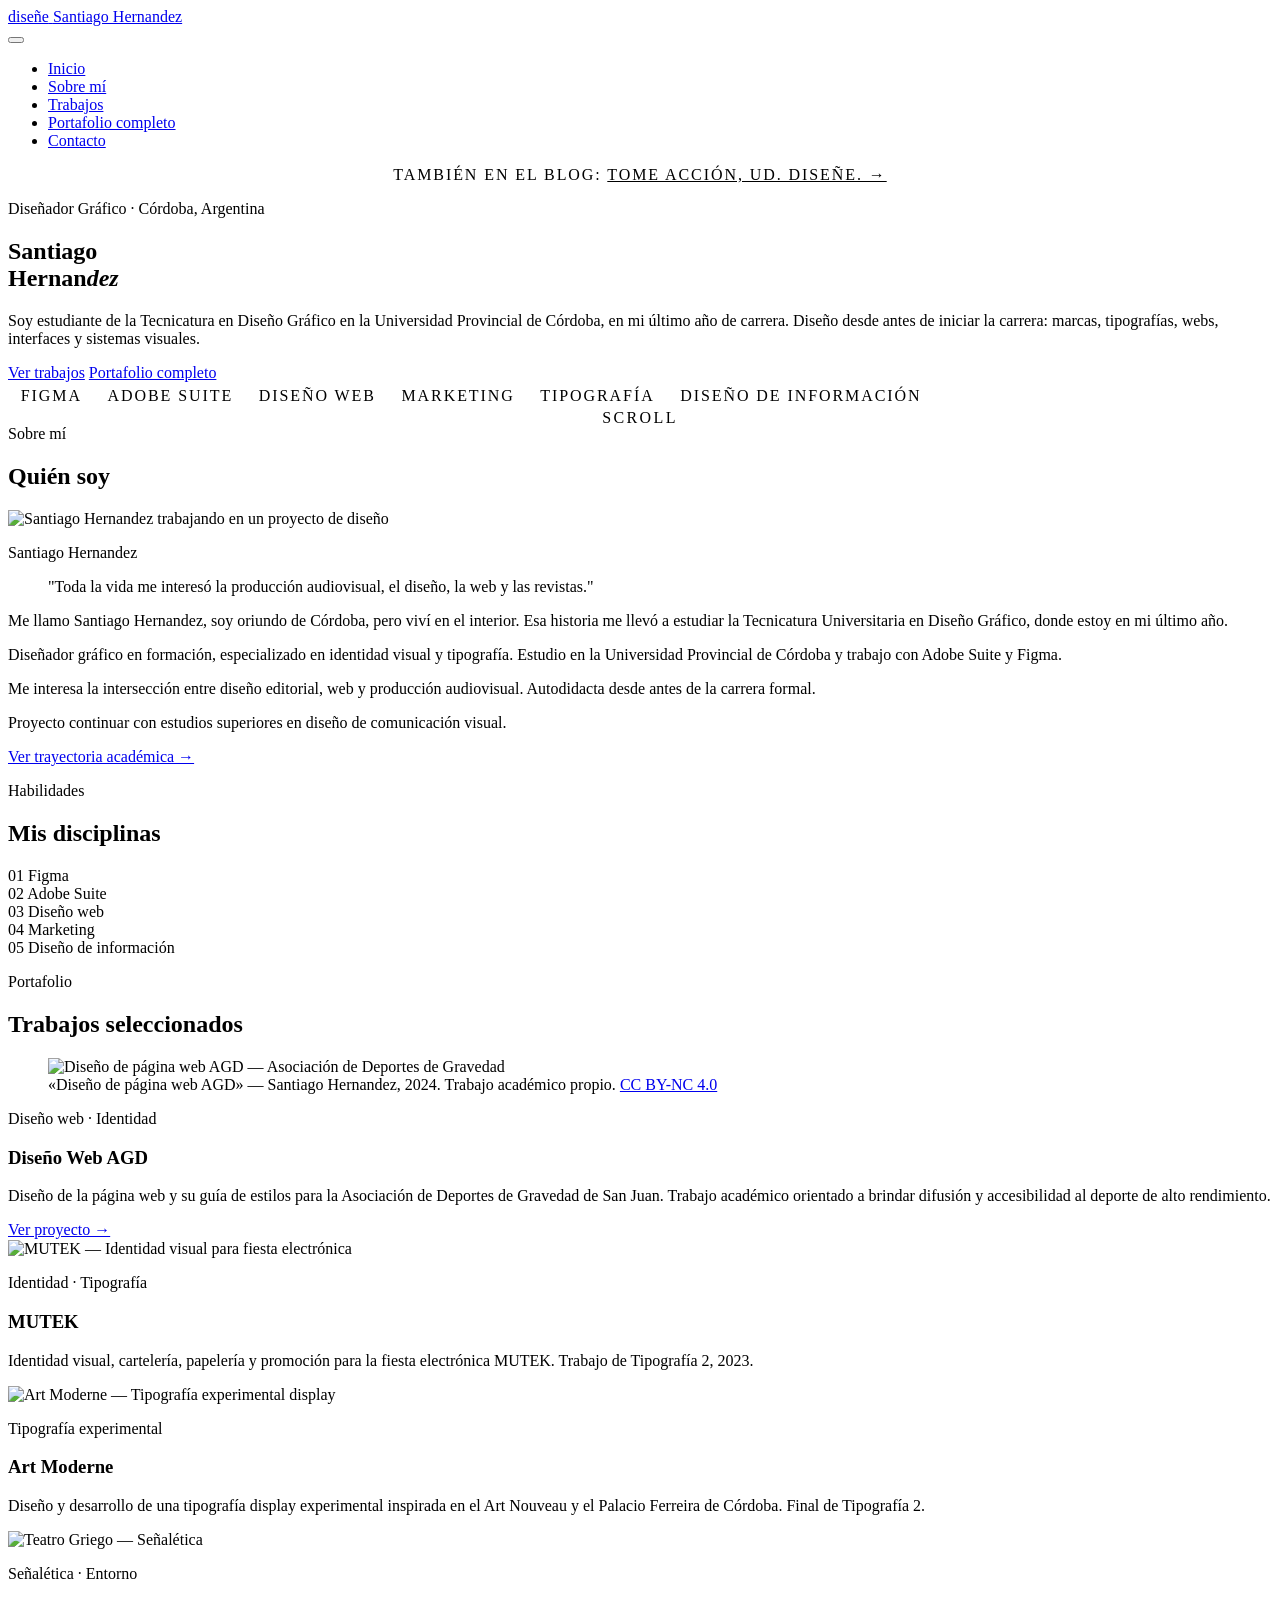
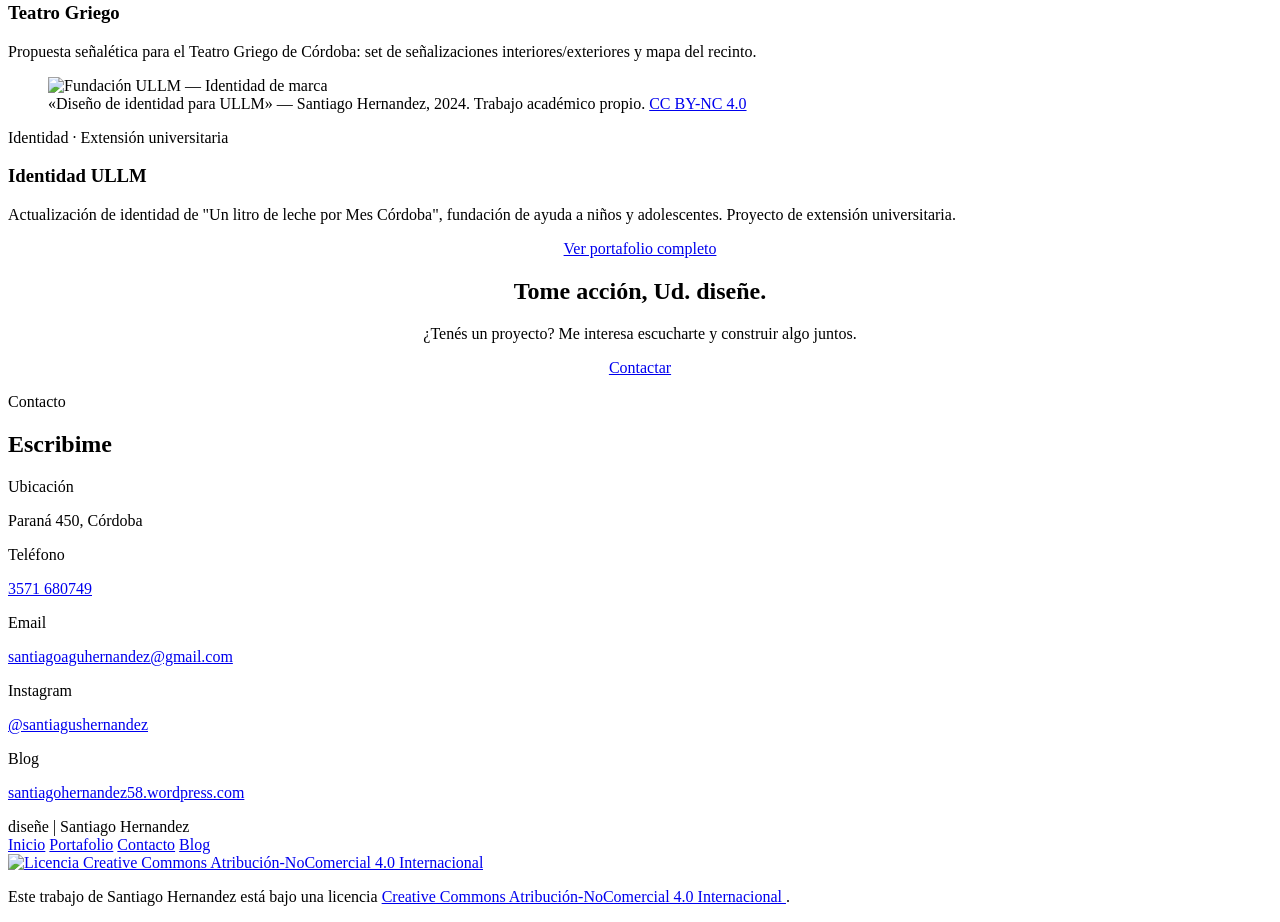
==== index.html @ 8f645d6a "Add initial HTML structure for portfolio site" ====
<!DOCTYPE html>
<html lang="es">
<head>
  <meta charset="UTF-8" />
  <meta name="viewport" content="width=device-width, initial-scale=1" />
  <meta name="description" content="Santiago Hernandez — Diseñador gráfico. Tecnicatura en Diseño Gráfico, Universidad Provincial de Córdoba." />
  <meta name="author" content="Santiago Hernandez" />
  <title>diseñe | Santiago Hernandez — Portafolio</title>

  <link rel="preconnect" href="https://fonts.googleapis.com" />
  <link rel="preconnect" href="https://fonts.gstatic.com" crossorigin />
  <link href="https://fonts.googleapis.com/css2?family=Jost:wght@300;400;500&family=Newsreader:ital,opsz,wght@0,6..72,300;0,6..72,400;1,6..72,300&display=swap" rel="stylesheet" />

  <!-- Link al stylesheet -->
  <link rel="stylesheet" href="styles.css" />

  <style>
    /* Page-specific micro-styles (IA)*/
    .scroll-indicator {
      position: absolute;
      bottom: var(--sp-5);
      left: 50%;
      transform: translateX(-50%);
      display: flex;
      flex-direction: column;
      align-items: center;
      gap: var(--sp-1);
      font-family: var(--f-heading);
      font-size: var(--fs-xs);
      letter-spacing: 0.15em;
      text-transform: uppercase;
      color: var(--c-text-soft);
    }
    .scroll-indicator::after {
      content: '';
      width: 1px;
      height: 40px;
      background: var(--c-border);
      animation: scrollLine 1.8s ease infinite;
    }
    @keyframes scrollLine {
      0%   { transform: scaleY(0); transform-origin: top; }
      50%  { transform: scaleY(1); transform-origin: top; }
      51%  { transform: scaleY(1); transform-origin: bottom; }
      100% { transform: scaleY(0); transform-origin: bottom; }
    }
    .tag-strip {
      display: flex;
      flex-wrap: wrap;
      gap: var(--sp-2);
      margin-top: var(--sp-4);
    }
    .tag {
      font-family: var(--f-heading);
      font-size: var(--fs-xs);
      font-weight: 300;
      letter-spacing: 0.12em;
      text-transform: uppercase;
      border: 1px solid var(--c-border);
      padding: 0.3em 0.8em;
      color: var(--c-text-soft);
    }
    .blog-link-banner {
      background: var(--c-tertiary);
      border-top: 1px solid var(--c-border);
      border-bottom: 1px solid var(--c-border);
      padding-block: var(--sp-3);
      text-align: center;
    }
    .blog-link-banner p {
      font-family: var(--f-heading);
      font-size: var(--fs-xs);
      letter-spacing: 0.12em;
      text-transform: uppercase;
      color: var(--c-text-soft);
    }
    .blog-link-banner a {
      font-weight: 400;
      color: var(--c-primary);
    }
  </style>
</head>

<body>

  <!-- HEADER -->
  <header class="site-header" role="banner">
    <div class="container">
      <div class="header-inner">

        <!-- Logo / Brand -->
        <a href="index.html" class="site-logo" aria-label="diseñe — Santiago Hernandez, volver al inicio">
          <span class="site-logo__mark">diseñe</span>
          <span class="site-logo__divider" aria-hidden="true"></span>
          <span class="site-logo__name">Santiago Hernandez</span>
        </a>

        <!-- Navigation -->
        <nav class="site-nav" aria-label="Navegación principal">
          <button class="nav-toggle" aria-label="Abrir menú" aria-expanded="false" aria-controls="main-nav">
            <span class="nav-toggle__bar"></span>
            <span class="nav-toggle__bar"></span>
            <span class="nav-toggle__bar"></span>
          </button>

          <ul class="site-nav__list" id="main-nav" role="list">
            <li><a href="index.html" class="site-nav__link is-active" aria-current="page">Inicio</a></li>
            <li><a href="#sobre-mi" class="site-nav__link">Sobre mí</a></li>
            <li><a href="#trabajos" class="site-nav__link">Trabajos</a></li>
            <li><a href="pagina numero dos.html" class="site-nav__link">Portafolio completo</a></li>
            <li><a href="#contacto" class="site-nav__link">Contacto</a></li>
          </ul>
        </nav>

      </div>
    </div>
  </header>

  <!-- Blog link banner -->
  <div class="blog-link-banner" role="complementary">
    <p>También en el blog: <a href="https://santiagohernandez58.wordpress.com/" target="_blank" rel="noopener noreferrer">Tome acción, Ud. diseñe. →</a></p>
  </div>

  <main id="main-content">

    <!-- HERO -->
    <section class="hero" aria-label="Presentación">
      <div class="container hero__inner">

        <p class="hero__eyebrow" aria-hidden="true">Diseñador Gráfico · Córdoba, Argentina</p>

        <h1 class="hero__title">
          Santiago<br>
          Hernan<em>dez</em>
        </h1>

        <p class="hero__desc">
          Soy estudiante de la Tecnicatura en Diseño Gráfico en la Universidad Provincial de Córdoba,
          en mi último año de carrera. Diseño desde antes de iniciar la carrera: marcas, tipografías,
          webs, interfaces y sistemas visuales.
        </p>

        <div class="hero__cta">
          <a href="#trabajos" class="btn btn--primary">Ver trabajos</a>
          <a href="pagina numero dos.html" class="btn btn--outline">Portafolio completo</a>
        </div>

        <div class="tag-strip" aria-label="Habilidades">
          <span class="tag">Figma</span>
          <span class="tag">Adobe Suite</span>
          <span class="tag">Diseño web</span>
          <span class="tag">Marketing</span>
          <span class="tag">Tipografía</span>
          <span class="tag">Diseño de información</span>
        </div>
      </div>

      <div class="scroll-indicator" aria-hidden="true">Scroll</div>
    </section>

    <!-- SECCION SOBRE MÍ -->
    <section class="section" id="sobre-mi" aria-labelledby="sobre-mi-title">
      <div class="container">

        <div class="section-header">
          <p class="section-label">Sobre mí</p>
          <h2 class="section-title" id="sobre-mi-title">Quién soy</h2>
        </div>

        <div class="about-grid">

          <div class="about-img">
            <img
              src="images/Book BASTA CHICO - 193.jpg"
              alt="Santiago Hernandez trabajando en un proyecto de diseño"
              loading="lazy"
            />
          </div>

          <div class="about-content">
            <p class="section-label">Santiago Hernandez</p>

            <blockquote>
              "Toda la vida me interesó la producción audiovisual, el diseño, la web y las revistas."
            </blockquote>

            <p>
              Me llamo Santiago Hernandez, soy oriundo de Córdoba, pero viví en el interior.
              Esa historia me llevó a estudiar la Tecnicatura Universitaria en Diseño Gráfico,
              donde estoy en mi último año.
            </p>
            
            <p>
  Diseñador gráfico en formación, especializado en identidad visual y tipografía.
  Estudio en la Universidad Provincial de Córdoba y trabajo con Adobe Suite y Figma.
</p>
<p>
  Me interesa la intersección entre diseño editorial, web y producción audiovisual.
  Autodidacta desde antes de la carrera formal.
</p>
<p>
  Proyecto continuar con estudios superiores en diseño de comunicación visual.
</p>
            <div style="margin-top: var(--sp-4);">
              <a href="pagina numero dos.html" class="btn btn--outline">Ver trayectoria académica →</a>
            </div>
          </div>

        </div>
      </div>
    </section>

    <!-- HABILIDADES -->
    <section class="section skills-section" aria-labelledby="skills-title">
      <div class="container">

        <div class="section-header">
          <p class="section-label">Habilidades</p>
          <h2 class="section-title" id="skills-title">Mis disciplinas</h2>
        </div>

        <div class="skills-grid" role="list">

          <div class="skill-item" role="listitem">
            <span class="skill-item__num">01</span>
            <span class="skill-item__name">Figma</span>
            <div class="skill-item__bar" aria-hidden="true"></div>
          </div>

          <div class="skill-item" role="listitem">
            <span class="skill-item__num">02</span>
            <span class="skill-item__name">Adobe Suite</span>
            <div class="skill-item__bar" aria-hidden="true"></div>
          </div>

          <div class="skill-item" role="listitem">
            <span class="skill-item__num">03</span>
            <span class="skill-item__name">Diseño web</span>
            <div class="skill-item__bar" aria-hidden="true"></div>
          </div>

          <div class="skill-item" role="listitem">
            <span class="skill-item__num">04</span>
            <span class="skill-item__name">Marketing</span>
            <div class="skill-item__bar" aria-hidden="true"></div>
          </div>

          <div class="skill-item" role="listitem">
            <span class="skill-item__num">05</span>
            <span class="skill-item__name">Diseño de información</span>
            <div class="skill-item__bar" aria-hidden="true"></div>
          </div>

        </div>
      </div>
    </section>

    <!-- TRABAJOS DESTACADOS -->
    <section class="section" id="trabajos" aria-labelledby="trabajos-title">
      <div class="container">

        <div class="section-header">
          <p class="section-label">Portafolio</p>
          <h2 class="section-title" id="trabajos-title">Trabajos seleccionados</h2>
        </div>

        <!-- Featured project (IA)-->
        
  
        <div class="featured-card" style="margin-bottom: 1px;">
          <div class="featured-card__img">
            <figure>
            <img
              src="images/trabajo agd.png"
              alt="Diseño de página web AGD — Asociación de Deportes de Gravedad"
              loading="lazy"
            />
            <figcaption>
    «Diseño de página web AGD» — Santiago Hernandez, 2024.
    Trabajo académico propio. 
    <a href="https://creativecommons.org/licenses/by-nc/4.0/" target="_blank" rel="noopener">CC BY-NC 4.0</a>
  </figcaption>
</figure>
          </div>
          <div class="featured-card__body">
            <p class="featured-card__tag">Diseño web · Identidad</p>
            <h3 class="featured-card__title">Diseño Web AGD</h3>
            <p class="featured-card__desc">
              Diseño de la página web y su guía de estilos para la Asociación de Deportes
              de Gravedad de San Juan. Trabajo académico orientado a brindar difusión
              y accesibilidad al deporte de alto rendimiento.
            </p>
            <a href="pagina numero dos.html#agd" class="btn btn--outline">Ver proyecto →</a>
          </div>
        </div>

        <!-- Grid de proyectos -->
        <div class="portfolio-grid">

          <article class="project-card">
            <div class="project-card__img">
              <img
                src="images/mutek trabajo2.png"
                alt="MUTEK — Identidad visual para fiesta electrónica"
                loading="lazy"
                width="616" height="465"
              />
            </div>
            <div class="project-card__body">
              <p class="project-card__tag">Identidad · Tipografía</p>
              <h3 class="project-card__title">MUTEK</h3>
              <p class="project-card__desc">
                Identidad visual, cartelería, papelería y promoción para la fiesta
                electrónica MUTEK. Trabajo de Tipografía 2, 2023.
              </p>
            </div>
          </article>

          <article class="project-card">
            <div class="project-card__img">
              <img
                src="images/trabajo TIPO.png"
                alt="Art Moderne — Tipografía experimental display"
                loading="lazy"
                width="538" height="398"
              />
            </div>
            <div class="project-card__body">
              <p class="project-card__tag">Tipografía experimental</p>
              <h3 class="project-card__title">Art Moderne</h3>
              <p class="project-card__desc">
                Diseño y desarrollo de una tipografía display experimental inspirada en el
                Art Nouveau y el Palacio Ferreira de Córdoba. Final de Tipografía 2.
              </p>
            </div>
          </article>

          <article class="project-card">
            <div class="project-card__img">
              <img
                src="images/teatro trabajo.png"
                alt="Teatro Griego — Señalética"
                loading="lazy"
              />
            </div>
            <div class="project-card__body">
              <p class="project-card__tag">Señalética · Entorno</p>
              <h3 class="project-card__title">Teatro Griego</h3>
              <p class="project-card__desc">
                Propuesta señalética para el Teatro Griego de Córdoba: set de señalizaciones
                interiores/exteriores y mapa del recinto.
              </p>
            </div>
          </article>

          <article class="project-card">
            <div class="project-card__img">

              <figure>
              <img
                src="images/trabajo ullm.png"
                alt="Fundación ULLM — Identidad de marca"
                loading="lazy"
              /> 
              <figcaption>
    «Diseño de identidad para ULLM» — Santiago Hernandez, 2024.
    Trabajo académico propio. 
    <a href="https://creativecommons.org/licenses/by-nc/4.0/" target="_blank" rel="noopener">CC BY-NC 4.0</a>
  </figcaption>
</figure>
              
            </div>
            <div class="project-card__body">
              <p class="project-card__tag">Identidad · Extensión universitaria</p>
              <h3 class="project-card__title">Identidad ULLM</h3>
              <p class="project-card__desc">
                Actualización de identidad de "Un litro de leche por Mes Córdoba", fundación
                de ayuda a niños y adolescentes. Proyecto de extensión universitaria.
              </p>
            </div>
          </article>

        </div>

        <div style="margin-top: var(--sp-5); text-align: center;">
          <a href="pagina numero dos.html" class="btn btn--primary">Ver portafolio completo</a>
        </div>

      </div>
    </section>

    <!-- CTA STRIP (IA) -->
    <div class="cta-strip" role="complementary">
      <div class="container--narrow" style="text-align:center;">
        <h2>Tome acción, Ud. diseñe.</h2>
        <p>¿Tenés un proyecto? Me interesa escucharte y construir algo juntos.</p>
        <a href="#contacto" class="btn btn--inverse">Contactar</a>
      </div>
    </div>

    <!-- CONTACTO -->
    <section class="section" id="contacto" aria-labelledby="contacto-title">
      <div class="container">

        <div class="section-header">
          <p class="section-label">Contacto</p>
          <h2 class="section-title" id="contacto-title">Escribime</h2>
        </div>

        <div class="contact-grid">

          <div class="contact-item">
            <p class="contact-item__label">Ubicación</p>
            <p class="contact-item__value">Paraná 450, Córdoba</p>
          </div>

          <div class="contact-item">
            <p class="contact-item__label">Teléfono</p>
            <p class="contact-item__value">
              <a href="tel:3571680749">3571 680749</a>
            </p>
          </div>

          <div class="contact-item">
            <p class="contact-item__label">Email</p>
            <p class="contact-item__value">
              <a href="mailto:Santiagoaguhernandez@gmail.com">santiagoaguhernandez<wbr>@gmail.com</a>
            </p>
          </div>

          <div class="contact-item">
            <p class="contact-item__label">Instagram</p>
            <p class="contact-item__value">
              <a href="https://instagram.com/santiagushernandez" target="_blank" rel="noopener noreferrer">@santiagushernandez</a>
            </p>
          </div>

          <div class="contact-item">
            <p class="contact-item__label">Blog</p>
            <p class="contact-item__value">
              <a href="https://santiagohernandez58.wordpress.com/" target="_blank" rel="noopener noreferrer">santiagohernandez58<wbr>.wordpress.com</a>
            </p>
          </div>

        </div>

      </div>
    </section>

  </main>

  <!-- EL FOOTER -->
  <footer class="site-footer" role="contentinfo">
    <div class="container">
      <div class="footer-inner">

        <span class="footer-brand">diseñe | Santiago Hernandez</span>

        <nav class="footer-nav" aria-label="Navegación del pie de página">
          <a href="index.html">Inicio</a>
          <a href="pagina numero dos.html">Portafolio</a>
          <a href="#contacto">Contacto</a>
          <a href="https://santiagohernandez58.wordpress.com/" target="_blank" rel="noopener noreferrer">Blog</a>
        </nav>

        <!-- Licencia Creative Commons -->
<div class="license" rel="license">
  <a href="https://creativecommons.org/licenses/by-nc/4.0/" target="_blank" rel="noopener noreferrer license">
    <img
      src="https://licensebuttons.net/l/by-nc/4.0/88x31.png"
      alt="Licencia Creative Commons Atribución-NoComercial 4.0 Internacional"
      width="88" height="31"
    />
  </a>
  <p>
    Este trabajo de <span property="cc:attributionName">Santiago Hernandez</span>
    está bajo una licencia
    <a href="https://creativecommons.org/licenses/by-nc/4.0/" target="_blank" rel="license noopener">
      Creative Commons Atribución-NoComercial 4.0 Internacional
    </a>.
  </p>
</div>
      </div>
    </div>
  </footer>

  <!-- Mobile nav toggle script (IA)-->
  <script>
    const toggle = document.querySelector('.nav-toggle');
    const navList = document.querySelector('.site-nav__list');

    toggle.addEventListener('click', () => {
      const expanded = toggle.getAttribute('aria-expanded') === 'true';
      toggle.setAttribute('aria-expanded', !expanded);
      navList.classList.toggle('is-open');
      document.body.style.overflow = expanded ? '' : 'hidden';
    });

    // Close on link click (IA)
    navList.querySelectorAll('a').forEach(link => {
      link.addEventListener('click', () => {
        navList.classList.remove('is-open');
        toggle.setAttribute('aria-expanded', 'false');
        document.body.style.overflow = '';
      });
    });
  </script>

</body>
</html>
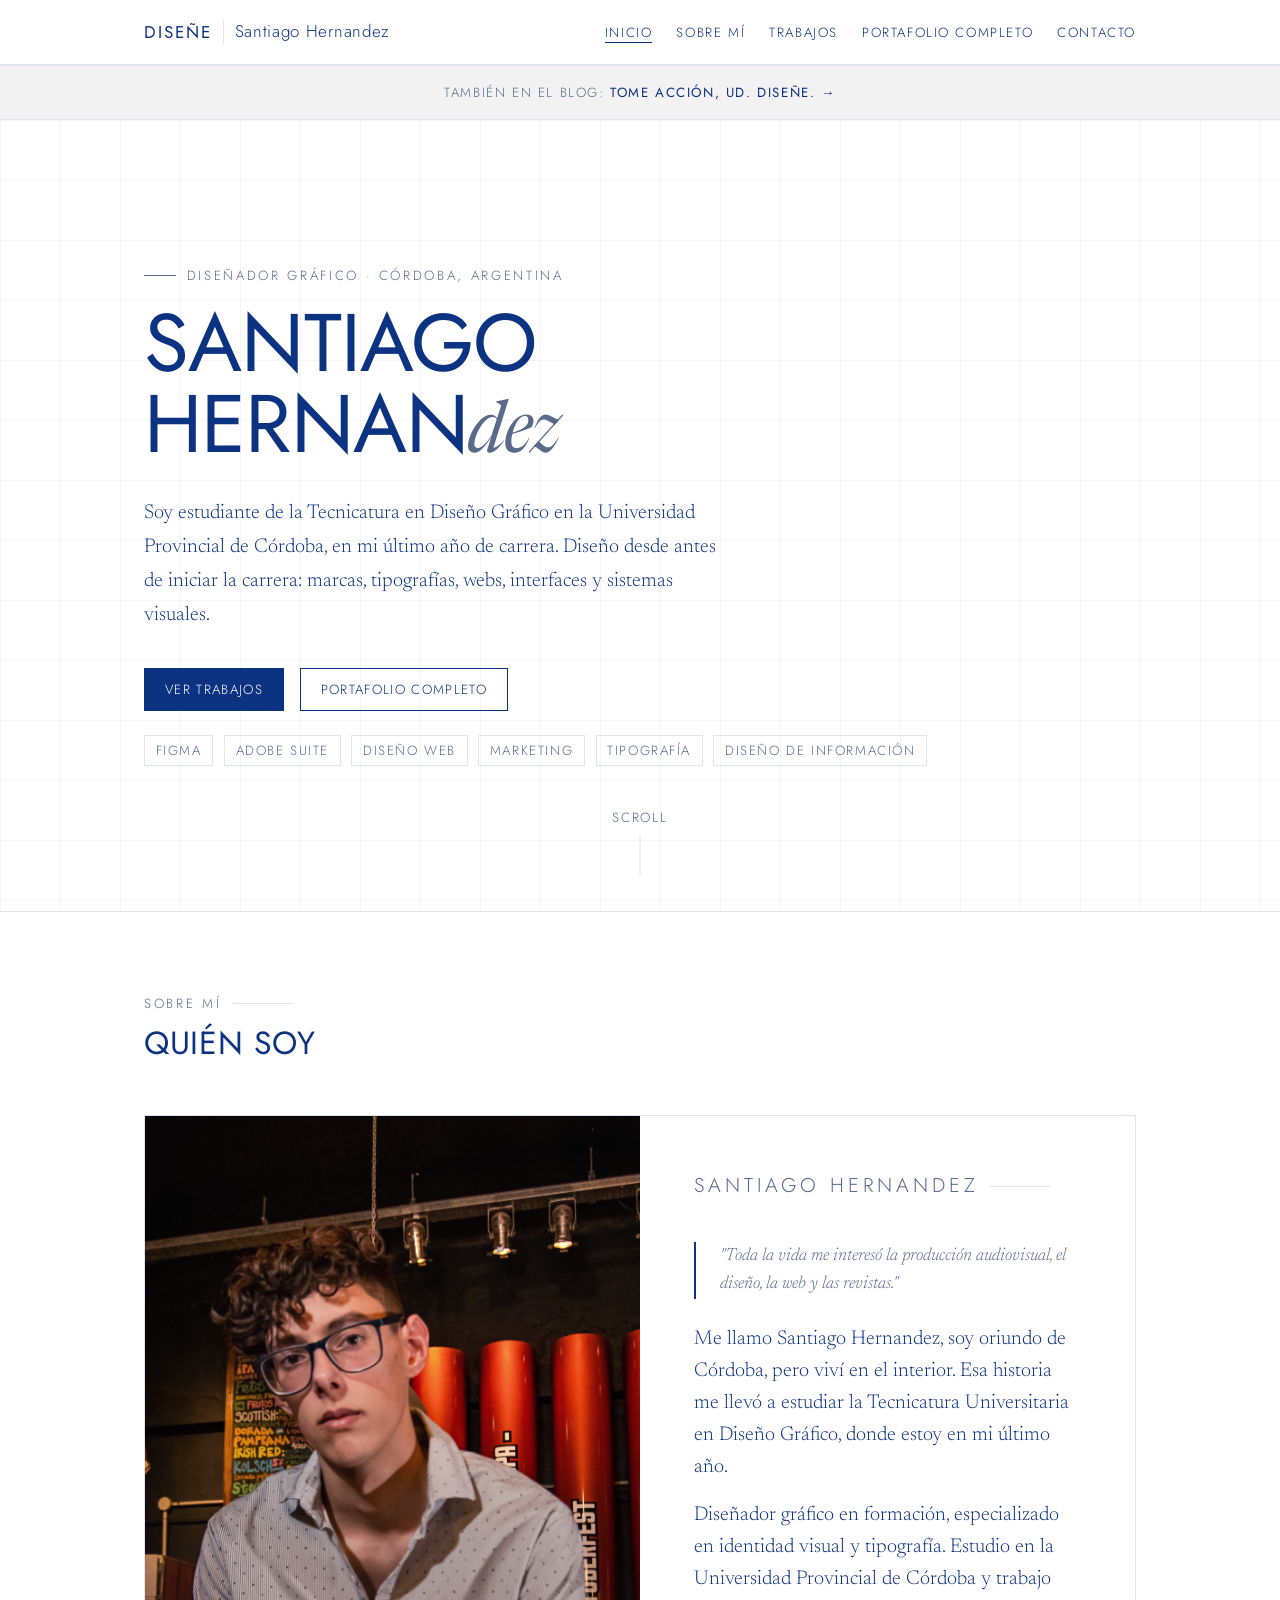
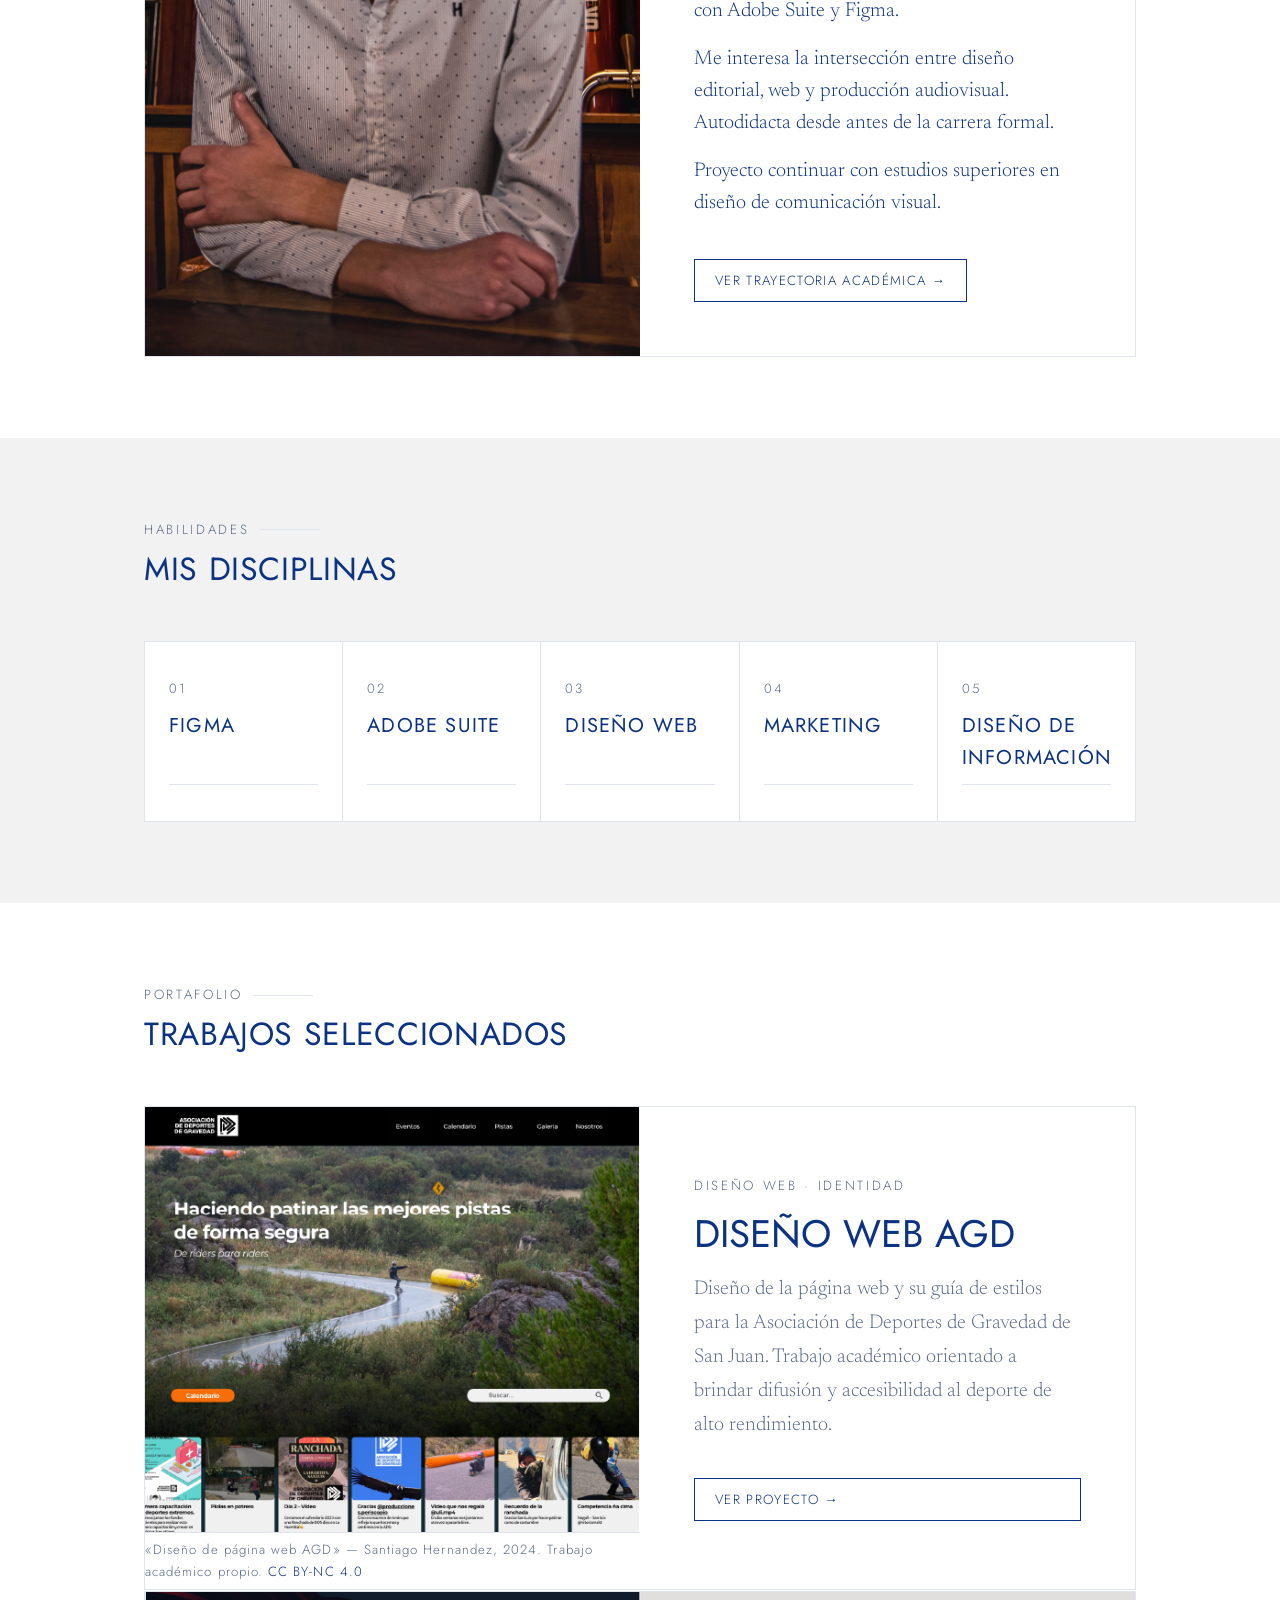
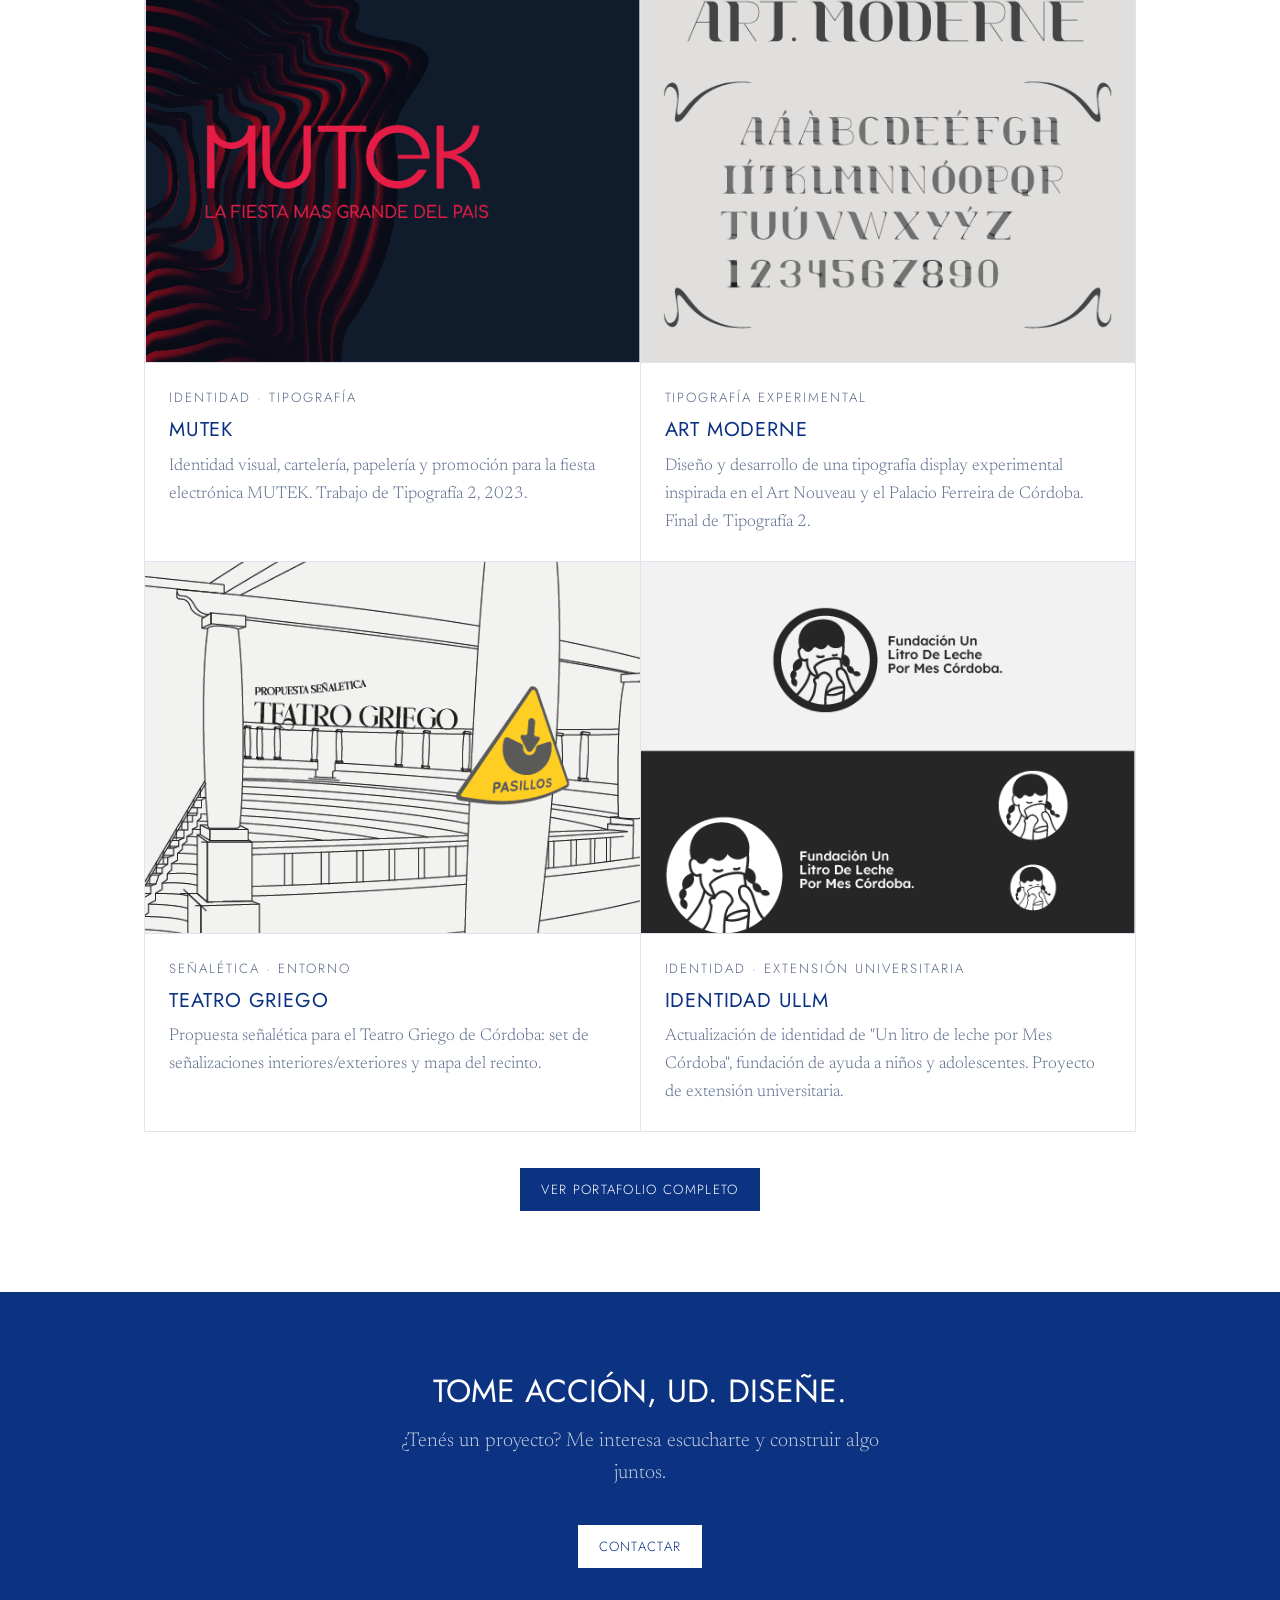
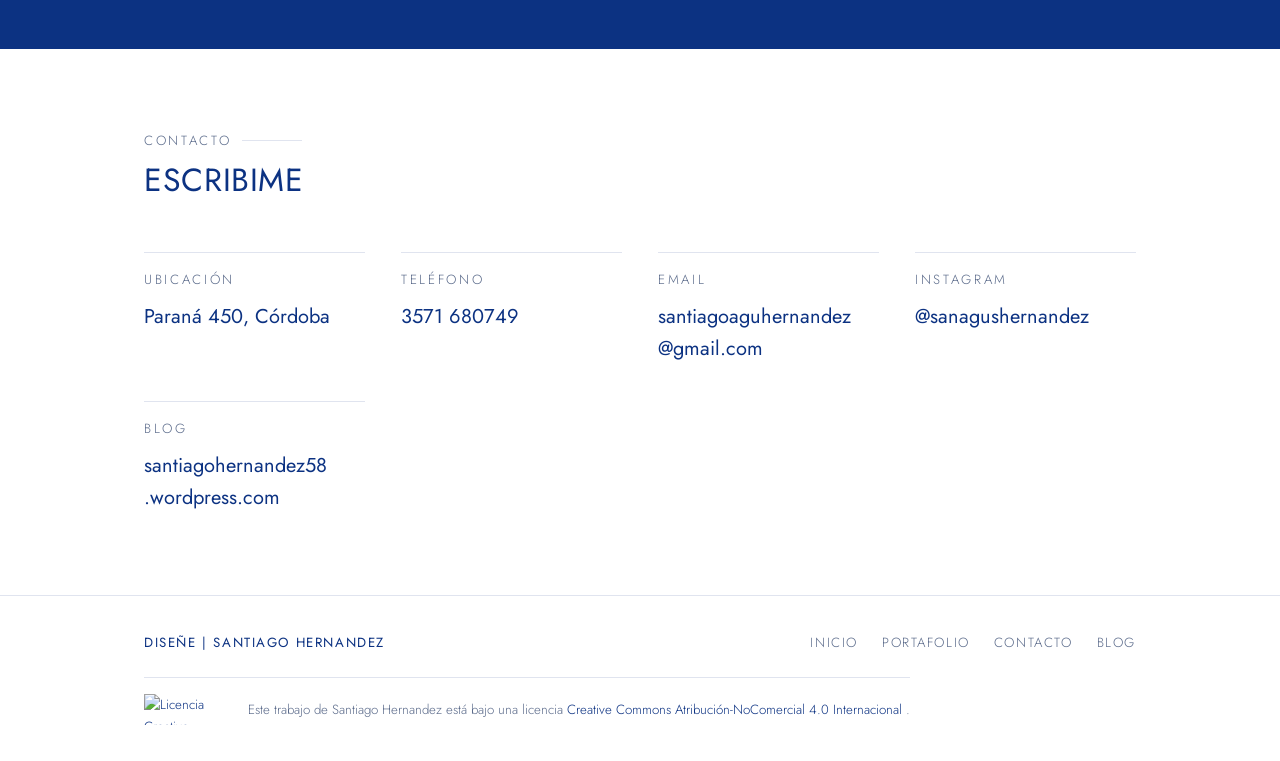
==== commit 18f49d3e: "Update index.html" ====
--- a/index.html
+++ b/index.html
@@ -431,7 +431,7 @@
           <div class="contact-item">
             <p class="contact-item__label">Instagram</p>
             <p class="contact-item__value">
-              <a href="https://instagram.com/santiagushernandez" target="_blank" rel="noopener noreferrer">@santiagushernandez</a>
+              <a href="https://instagram.com/sanagushernandez" target="_blank" rel="noopener noreferrer">@sanagushernandez</a>
             </p>
           </div>
 
--- a/styles.css
+++ b/styles.css
@@ -0,0 +1,841 @@
+/* --- Google Fonts --- */
+@import url('https://fonts.googleapis.com/css2?family=Jost:wght@300;400;500&family=Newsreader:ital,opsz,wght@0,6..72,300;0,6..72,400;1,6..72,300&display=swap');
+
+
+:root {
+  /* Colors — extracted from blog */
+  --c-primary:    #0c3282;
+  --c-bg:         #ffffff;
+  --c-tertiary:   #f2f2f2;
+  --c-fg:         #0c3282;
+  --c-text-soft:  #5a6a8a;
+  --c-border:     #e0e4ef;
+  --c-overlay:    rgba(12, 50, 130, 0.06);
+
+  /* Typography — blog exact matches */
+  --f-heading:  'Jost', sans-serif;
+  --f-body:     'Newsreader', serif;
+
+  /* Font sizes — fluid (blog clamp() system) */
+  --fs-xs:   clamp(0.75rem, 0.75rem + 0.1vw, 0.875rem);
+  --fs-sm:   clamp(0.825rem, 0.825rem + ((1vw - 0.2rem) * 0.56), 1.0625rem);
+  --fs-md:   clamp(1rem, 1rem + ((1vw - 0.2rem) * 0.588), 1.25rem);
+  --fs-lg:   clamp(1.75rem, 1.75rem + ((1vw - 0.2rem) * 0.588), 2rem);
+  --fs-xl:   clamp(2.5rem, 2.5rem + ((1vw - 0.2rem) * 1.176), 3rem);
+  --fs-2xl:  clamp(3.5rem, 3.5rem + 2vw, 5.5rem);
+
+  /* Spacing */
+  --sp-1: 0.44rem;
+  --sp-2: 0.67rem;
+  --sp-3: 1rem;
+  --sp-4: 1.5rem;
+  --sp-5: 2.25rem;
+  --sp-6: 3.38rem;
+  --sp-7: 5.06rem;
+
+  /* Layout */
+  --w-content: 660px;
+  --w-wide:    1040px;
+
+  /* Transitions */
+  --t-fast:   0.15s ease;
+  --t-normal: 0.25s ease;
+
+  /* Shadows */
+  --shadow-sm: 0 2px 8px rgba(12, 50, 130, 0.08);
+  --shadow-md: 0 6px 24px rgba(12, 50, 130, 0.12);
+}
+
+*, *::before, *::after { box-sizing: border-box; margin: 0; padding: 0; }
+
+html { scroll-behavior: smooth; font-size: 100%; }
+
+body {
+  background-color: var(--c-bg);
+  color: var(--c-fg);
+  font-family: var(--f-body);
+  font-size: var(--fs-md);
+  font-weight: 300;
+  line-height: 1.6;
+  -webkit-font-smoothing: antialiased;
+}
+
+img { max-width: 100%; height: auto; display: block; }
+
+a {
+  color: var(--c-primary);
+  text-decoration: none;
+  transition: color var(--t-fast);
+}
+a:hover { text-decoration: underline; }
+
+ul, ol { list-style: none; }
+
+h1, h2, h3, h4, h5, h6 {
+  font-family: var(--f-heading);
+  font-weight: 400;
+  line-height: 1.125;
+  color: var(--c-fg);
+}
+h1 { font-size: var(--fs-xl); }
+h2 { font-size: var(--fs-lg); }
+h3 { font-size: clamp(1.5rem, calc(1.5rem + 0.48vw), 1.75rem); }
+h4 { font-size: clamp(1.25rem, calc(1.25rem + 0.48vw), 1.5rem); }
+h5 { font-size: var(--fs-md); }
+h6 { font-size: var(--fs-sm); }
+
+
+.container {
+  width: 100%;
+  max-width: var(--w-wide);
+  margin-inline: auto;
+  padding-inline: var(--sp-4);
+}
+
+.container--narrow {
+  max-width: var(--w-content);
+  margin-inline: auto;
+  padding-inline: var(--sp-4);
+}
+
+.section { padding-block: var(--sp-7); }
+.section--sm { padding-block: var(--sp-5); }
+
+.divider {
+  width: 100%;
+  height: 1px;
+  background: var(--c-border);
+  border: 0;
+}
+
+.site-header {
+  position: sticky;
+  top: 0;
+  z-index: 100;
+  background: var(--c-bg);
+  border-bottom: 1px solid var(--c-border);
+}
+
+.header-inner {
+  display: flex;
+  align-items: center;
+  justify-content: space-between;
+  padding-block: var(--sp-3);
+}
+
+/* Logo block */
+.site-logo {
+  display: flex;
+  align-items: center;
+  gap: var(--sp-2);
+  text-decoration: none;
+}
+
+.site-logo__mark {
+  font-family: var(--f-heading);
+  font-size: var(--fs-sm);
+  font-weight: 400;
+  letter-spacing: 0.12em;
+  text-transform: uppercase;
+  color: var(--c-primary);
+  line-height: 1;
+}
+
+.site-logo__divider {
+  width: 1px;
+  height: 1.2em;
+  background: var(--c-border);
+}
+
+.site-logo__name {
+  font-family: var(--f-heading);
+  font-size: var(--fs-sm);
+  font-weight: 300;
+  color: var(--c-primary);
+  letter-spacing: 0.04em;
+}
+
+/* Navigation */
+.site-nav { display: flex; align-items: center; gap: var(--sp-4); }
+
+.site-nav__list {
+  display: flex;
+  gap: var(--sp-4);
+  align-items: center;
+}
+
+.site-nav__link {
+  font-family: var(--f-heading);
+  font-size: var(--fs-xs);
+  font-weight: 300;
+  letter-spacing: 0.12em;
+  text-transform: uppercase;
+  color: var(--c-primary);
+  text-decoration: none;
+  transition: opacity var(--t-fast);
+}
+.site-nav__link:hover { opacity: 0.6; text-decoration: none; }
+.site-nav__link.is-active { border-bottom: 1.5px solid var(--c-primary); }
+
+/* Mobile hamburger */
+.nav-toggle {
+  display: none;
+  background: none;
+  border: none;
+  cursor: pointer;
+  padding: var(--sp-1);
+  color: var(--c-primary);
+}
+
+.nav-toggle__bar {
+  display: block;
+  width: 22px;
+  height: 1.5px;
+  background: currentColor;
+  margin-block: 5px;
+  transition: transform var(--t-normal), opacity var(--t-fast);
+}
+
+
+.hero {
+  min-height: 88vh;
+  display: flex;
+  flex-direction: column;
+  justify-content: center;
+  padding-block: var(--sp-7);
+  border-bottom: 1px solid var(--c-border);
+  position: relative;
+  overflow: hidden;
+}
+
+/* Subtle grid texture */
+.hero::before {
+  content: '';
+  position: absolute;
+  inset: 0;
+  background-image:
+    linear-gradient(var(--c-border) 1px, transparent 1px),
+    linear-gradient(90deg, var(--c-border) 1px, transparent 1px);
+  background-size: 60px 60px;
+  opacity: 0.35;
+  pointer-events: none;
+}
+
+.hero__inner { position: relative; }
+
+.hero__eyebrow {
+  font-family: var(--f-heading);
+  font-size: var(--fs-xs);
+  font-weight: 300;
+  letter-spacing: 0.2em;
+  text-transform: uppercase;
+  color: var(--c-text-soft);
+  margin-bottom: var(--sp-3);
+  display: flex;
+  align-items: center;
+  gap: var(--sp-2);
+}
+
+.hero__eyebrow::before {
+  content: '';
+  display: block;
+  width: 32px;
+  height: 1px;
+  background: var(--c-text-soft);
+}
+
+.hero__title {
+  font-family: var(--f-heading);
+  font-size: var(--fs-2xl);
+  font-weight: 400;
+  line-height: 1.0;
+  letter-spacing: -0.01em;
+  text-transform: uppercase;
+  margin-bottom: var(--sp-4);
+  max-width: 14ch;
+}
+
+.hero__title em {
+  font-style: italic;
+  font-family: var(--f-body);
+  font-size: 0.88em;
+  text-transform: none;
+  color: var(--c-text-soft);
+}
+
+.hero__desc {
+  font-size: var(--fs-md);
+  font-weight: 300;
+  line-height: 1.7;
+  max-width: 52ch;
+  color: var(--c-fg);
+  margin-bottom: var(--sp-5);
+}
+
+.hero__cta { display: flex; gap: var(--sp-3); flex-wrap: wrap; }
+
+.btn {
+  display: inline-block;
+  font-family: var(--f-heading);
+  font-size: var(--fs-xs);
+  font-weight: 300;
+  letter-spacing: 0.1em;
+  text-transform: uppercase;
+  text-decoration: none;
+  border-radius: 0;
+  cursor: pointer;
+  transition: background var(--t-normal), color var(--t-normal), border-color var(--t-normal);
+  padding: 0.75em 1.5em;
+  border: 1.5px solid transparent;
+}
+
+.btn--primary {
+  background: var(--c-primary);
+  color: var(--c-bg);
+  border-color: var(--c-primary);
+}
+.btn--primary:hover {
+  background: var(--c-bg);
+  color: var(--c-primary);
+  border-color: var(--c-primary);
+  text-decoration: none;
+}
+
+.btn--outline {
+  background: transparent;
+  color: var(--c-primary);
+  border-color: var(--c-primary);
+}
+.btn--outline:hover {
+  background: var(--c-primary);
+  color: var(--c-bg);
+  text-decoration: none;
+}
+
+.section-header {
+  margin-bottom: var(--sp-6);
+}
+
+.section-label {
+  font-family: var(--f-heading);
+  font-size: var(--fs-xs);
+  font-weight: 300;
+  letter-spacing: 0.2em;
+  text-transform: uppercase;
+  color: var(--c-text-soft);
+  margin-bottom: var(--sp-2);
+  display: flex;
+  align-items: center;
+  gap: var(--sp-2);
+}
+
+.section-label::after {
+  content: '';
+  flex: 1;
+  height: 1px;
+  background: var(--c-border);
+  max-width: 60px;
+}
+
+.section-title {
+  font-size: var(--fs-lg);
+  text-transform: uppercase;
+  letter-spacing: 0.02em;
+}
+
+
+.about-grid {
+  display: grid;
+  grid-template-columns: 1fr 1fr;
+  gap: 0;
+  border: 1px solid var(--c-border);
+}
+
+.about-img {
+  position: relative;
+  overflow: hidden;
+  min-height: 400px;
+}
+
+.about-img img {
+  width: 100%;
+  height: 100%;
+  object-fit: cover;
+  object-position: center top;
+  display: block;
+  filter: grayscale(10%);
+  transition: transform 0.6s ease;
+}
+.about-img:hover img { transform: scale(1.02); }
+
+.about-content {
+  padding: var(--sp-6);
+  display: flex;
+  flex-direction: column;
+  justify-content: center;
+}
+
+.about-content blockquote {
+  font-family: var(--f-body);
+  font-size: clamp(1.1rem, 1.3vw, 1.4rem);
+  font-style: italic;
+  font-weight: 300;
+  line-height: 1.6;
+  color: var(--c-text-soft);
+  border-left: 2px solid var(--c-primary);
+  padding-left: var(--sp-4);
+  margin-block: var(--sp-4);
+}
+
+.about-content p {
+  margin-bottom: var(--sp-3);
+  font-size: var(--fs-md);
+}
+
+.skills-section { background: var(--c-tertiary); }
+
+.skills-grid {
+  display: grid;
+  grid-template-columns: repeat(auto-fit, minmax(180px, 1fr));
+  gap: 1px;
+  background: var(--c-border);
+  border: 1px solid var(--c-border);
+}
+
+.skill-item {
+  background: var(--c-bg);
+  padding: var(--sp-5) var(--sp-4);
+  display: flex;
+  flex-direction: column;
+  align-items: flex-start;
+  gap: var(--sp-2);
+  transition: background var(--t-normal);
+}
+.skill-item:hover { background: var(--c-primary); }
+.skill-item:hover .skill-item__name,
+.skill-item:hover .skill-item__num { color: var(--c-bg); }
+
+.skill-item__num {
+  font-family: var(--f-heading);
+  font-size: var(--fs-xs);
+  font-weight: 300;
+  letter-spacing: 0.15em;
+  color: var(--c-text-soft);
+  transition: color var(--t-normal);
+}
+
+.skill-item__name {
+  font-family: var(--f-heading);
+  font-size: var(--fs-md);
+  font-weight: 400;
+  text-transform: uppercase;
+  letter-spacing: 0.06em;
+  transition: color var(--t-normal);
+}
+
+.skill-item__bar {
+  width: 100%;
+  height: 1px;
+  background: var(--c-border);
+  margin-top: auto;
+}
+
+.portfolio-grid {
+  display: grid;
+  grid-template-columns: repeat(2, 1fr);
+  gap: 1px;
+  background: var(--c-border);
+  border: 1px solid var(--c-border);
+}
+
+.portfolio-grid--full {
+  grid-template-columns: repeat(2, 1fr);
+}
+
+.project-card {
+  background: var(--c-bg);
+  overflow: hidden;
+  position: relative;
+}
+
+.project-card__img {
+  overflow: hidden;
+  aspect-ratio: 4 / 3;
+  background: var(--c-tertiary);
+}
+.project-card__img img {
+  width: 100%;
+  height: 100%;
+  object-fit: cover;
+  transition: transform 0.5s ease;
+}
+.project-card:hover .project-card__img img { transform: scale(1.04); }
+
+.project-card__body {
+  padding: var(--sp-4);
+  border-top: 1px solid var(--c-border);
+}
+
+.project-card__tag {
+  font-family: var(--f-heading);
+  font-size: var(--fs-xs);
+  font-weight: 300;
+  letter-spacing: 0.15em;
+  text-transform: uppercase;
+  color: var(--c-text-soft);
+  margin-bottom: var(--sp-2);
+}
+
+.project-card__title {
+  font-family: var(--f-heading);
+  font-size: var(--fs-md);
+  font-weight: 400;
+  text-transform: uppercase;
+  letter-spacing: 0.04em;
+  margin-bottom: var(--sp-2);
+}
+
+.project-card__desc {
+  font-size: var(--fs-sm);
+  font-weight: 300;
+  line-height: 1.65;
+  color: var(--c-text-soft);
+}
+
+.timeline { position: relative; }
+
+.timeline::before {
+  content: '';
+  position: absolute;
+  left: 0;
+  top: 0;
+  width: 1px;
+  height: 100%;
+  background: var(--c-border);
+}
+
+.timeline-item {
+  padding-left: var(--sp-5);
+  padding-bottom: var(--sp-5);
+  position: relative;
+}
+
+.timeline-item::before {
+  content: '';
+  position: absolute;
+  left: -3px;
+  top: 6px;
+  width: 7px;
+  height: 7px;
+  background: var(--c-primary);
+  border-radius: 50%;
+}
+
+.timeline-item__date {
+  font-family: var(--f-heading);
+  font-size: var(--fs-xs);
+  font-weight: 300;
+  letter-spacing: 0.15em;
+  text-transform: uppercase;
+  color: var(--c-text-soft);
+  margin-bottom: var(--sp-1);
+}
+
+.timeline-item__title {
+  font-family: var(--f-heading);
+  font-size: var(--fs-md);
+  font-weight: 400;
+  margin-bottom: var(--sp-1);
+}
+
+.timeline-item__sub {
+  font-size: var(--fs-sm);
+  color: var(--c-text-soft);
+}
+
+.cta-strip {
+  background: var(--c-primary);
+  color: var(--c-bg);
+  padding-block: var(--sp-7);
+  text-align: center;
+}
+
+.cta-strip h2 {
+  color: var(--c-bg);
+  text-transform: uppercase;
+  margin-bottom: var(--sp-3);
+}
+
+.cta-strip p {
+  color: rgba(255,255,255,0.75);
+  font-size: var(--fs-md);
+  margin-bottom: var(--sp-5);
+  max-width: 44ch;
+  margin-inline: auto;
+}
+
+.btn--inverse {
+  background: var(--c-bg);
+  color: var(--c-primary);
+  border-color: var(--c-bg);
+}
+.btn--inverse:hover {
+  background: transparent;
+  color: var(--c-bg);
+  border-color: var(--c-bg);
+  text-decoration: none;
+}
+
+.contact-grid {
+  display: grid;
+  grid-template-columns: repeat(auto-fit, minmax(220px, 1fr));
+  gap: var(--sp-5);
+}
+
+.contact-item {
+  border-top: 1px solid var(--c-border);
+  padding-top: var(--sp-3);
+}
+
+.contact-item__label {
+  font-family: var(--f-heading);
+  font-size: var(--fs-xs);
+  font-weight: 300;
+  letter-spacing: 0.2em;
+  text-transform: uppercase;
+  color: var(--c-text-soft);
+  margin-bottom: var(--sp-2);
+}
+
+.contact-item__value {
+  font-family: var(--f-heading);
+  font-size: var(--fs-md);
+  font-weight: 400;
+  color: var(--c-fg);
+}
+
+.site-footer {
+  border-top: 1px solid var(--c-border);
+  padding-block: var(--sp-5);
+}
+
+.footer-inner {
+  display: flex;
+  align-items: center;
+  justify-content: space-between;
+  gap: var(--sp-4);
+  flex-wrap: wrap;
+}
+
+.footer-brand {
+  font-family: var(--f-heading);
+  font-size: var(--fs-xs);
+  font-weight: 400;
+  letter-spacing: 0.12em;
+  text-transform: uppercase;
+}
+
+.footer-copy {
+  font-family: var(--f-heading);
+  font-size: 0.7rem;
+  font-weight: 300;
+  color: var(--c-text-soft);
+  letter-spacing: 0.08em;
+}
+
+.footer-nav {
+  display: flex;
+  gap: var(--sp-4);
+}
+
+.footer-nav a {
+  font-family: var(--f-heading);
+  font-size: var(--fs-xs);
+  font-weight: 300;
+  letter-spacing: 0.12em;
+  text-transform: uppercase;
+  color: var(--c-text-soft);
+}
+.footer-nav a:hover { color: var(--c-primary); text-decoration: none; }
+
+.page-hero {
+  padding-block: var(--sp-7);
+  border-bottom: 1px solid var(--c-border);
+  background: var(--c-tertiary);
+}
+
+.page-hero__title {
+  text-transform: uppercase;
+  letter-spacing: 0.04em;
+  margin-bottom: var(--sp-2);
+}
+
+.page-hero__sub {
+  font-size: var(--fs-md);
+  color: var(--c-text-soft);
+  max-width: 50ch;
+}
+
+.philosophy-grid {
+  display: grid;
+  grid-template-columns: 1fr 1fr;
+  gap: var(--sp-5);
+}
+
+.philosophy-card {
+  border: 1px solid var(--c-border);
+  padding: var(--sp-5);
+}
+
+.philosophy-card__num {
+  font-family: var(--f-heading);
+  font-size: var(--fs-xs);
+  letter-spacing: 0.2em;
+  text-transform: uppercase;
+  color: var(--c-text-soft);
+  margin-bottom: var(--sp-2);
+}
+
+.philosophy-card__title {
+  font-family: var(--f-heading);
+  font-size: var(--fs-md);
+  font-weight: 400;
+  text-transform: uppercase;
+  margin-bottom: var(--sp-3);
+}
+
+.philosophy-card__text {
+  font-size: var(--fs-sm);
+  line-height: 1.75;
+  color: var(--c-text-soft);
+}
+
+.featured-card {
+  display: grid;
+  grid-template-columns: 1fr 1fr;
+  border: 1px solid var(--c-border);
+  overflow: hidden;
+}
+
+.featured-card__img {
+  overflow: hidden;
+  min-height: 360px;
+}
+.featured-card__img img {
+  width: 100%;
+  height: 100%;
+  object-fit: cover;
+}
+
+.featured-card__body {
+  padding: var(--sp-6);
+  display: flex;
+  flex-direction: column;
+  justify-content: center;
+}
+
+.featured-card__tag {
+  font-family: var(--f-heading);
+  font-size: var(--fs-xs);
+  letter-spacing: 0.2em;
+  text-transform: uppercase;
+  color: var(--c-text-soft);
+  margin-bottom: var(--sp-3);
+}
+
+.featured-card__title {
+  font-size: clamp(1.75rem, 3vw, 2.5rem);
+  text-transform: uppercase;
+  margin-bottom: var(--sp-3);
+}
+
+.featured-card__desc {
+  font-size: var(--fs-md);
+  line-height: 1.7;
+  color: var(--c-text-soft);
+  margin-bottom: var(--sp-5);
+}
+
+:focus-visible {
+  outline: 2px dotted var(--c-primary);
+  outline-offset: 3px;
+}
+
+.sr-only {
+  position: absolute;
+  width: 1px;
+  height: 1px;
+  padding: 0;
+  margin: -1px;
+  overflow: hidden;
+  clip: inset(50%);
+  white-space: nowrap;
+  border: 0;
+}
+
+@media (prefers-reduced-motion: reduce) {
+  *, *::before, *::after { animation-duration: 0.01ms !important; transition-duration: 0.01ms !important; }
+}
+
+@media (max-width: 820px) {
+  .about-grid { grid-template-columns: 1fr; }
+  .about-img { min-height: 280px; }
+  .philosophy-grid { grid-template-columns: 1fr; }
+  .featured-card { grid-template-columns: 1fr; }
+  .featured-card__img { min-height: 260px; }
+
+  .portfolio-grid { grid-template-columns: 1fr; }
+  .portfolio-grid--full { grid-template-columns: 1fr; }
+}
+
+@media (max-width: 600px) {
+  .site-nav__list { display: none; }
+  .site-nav__list.is-open {
+    display: flex;
+    flex-direction: column;
+    position: fixed;
+    inset: 0;
+    background: var(--c-bg);
+    z-index: 200;
+    justify-content: center;
+    align-items: center;
+    gap: var(--sp-5);
+  }
+  .site-nav__list.is-open .site-nav__link {
+    font-size: var(--fs-lg);
+    letter-spacing: 0.1em;
+  }
+  .nav-toggle { display: flex; flex-direction: column; justify-content: center; }
+
+  .hero { min-height: 70vh; }
+  .hero__title { font-size: clamp(2.2rem, 12vw, 3.5rem); }
+
+  .about-content { padding: var(--sp-4); }
+  .skills-grid { grid-template-columns: 1fr 1fr; }
+
+  .contact-grid { grid-template-columns: 1fr; }
+  .footer-inner { flex-direction: column; text-align: center; }
+  .footer-nav { justify-content: center; }
+}
+
+figcaption {
+  font-family: var(--f-heading);
+  font-size: var(--fs-xs);
+  color: var(--c-text-soft);
+  letter-spacing: 0.08em;
+  padding: 0.5em 0;
+  border-top: 1px solid var(--c-border);
+}
+
+.license {
+  display: flex;
+  align-items: center;
+  gap: var(--sp-3);
+  padding-top: var(--sp-3);
+  border-top: 1px solid var(--c-border);
+  font-family: var(--f-heading);
+  font-size: var(--fs-xs);
+  color: var(--c-text-soft);
+  flex-wrap: wrap;
+}
+.license img { flex-shrink: 0; }
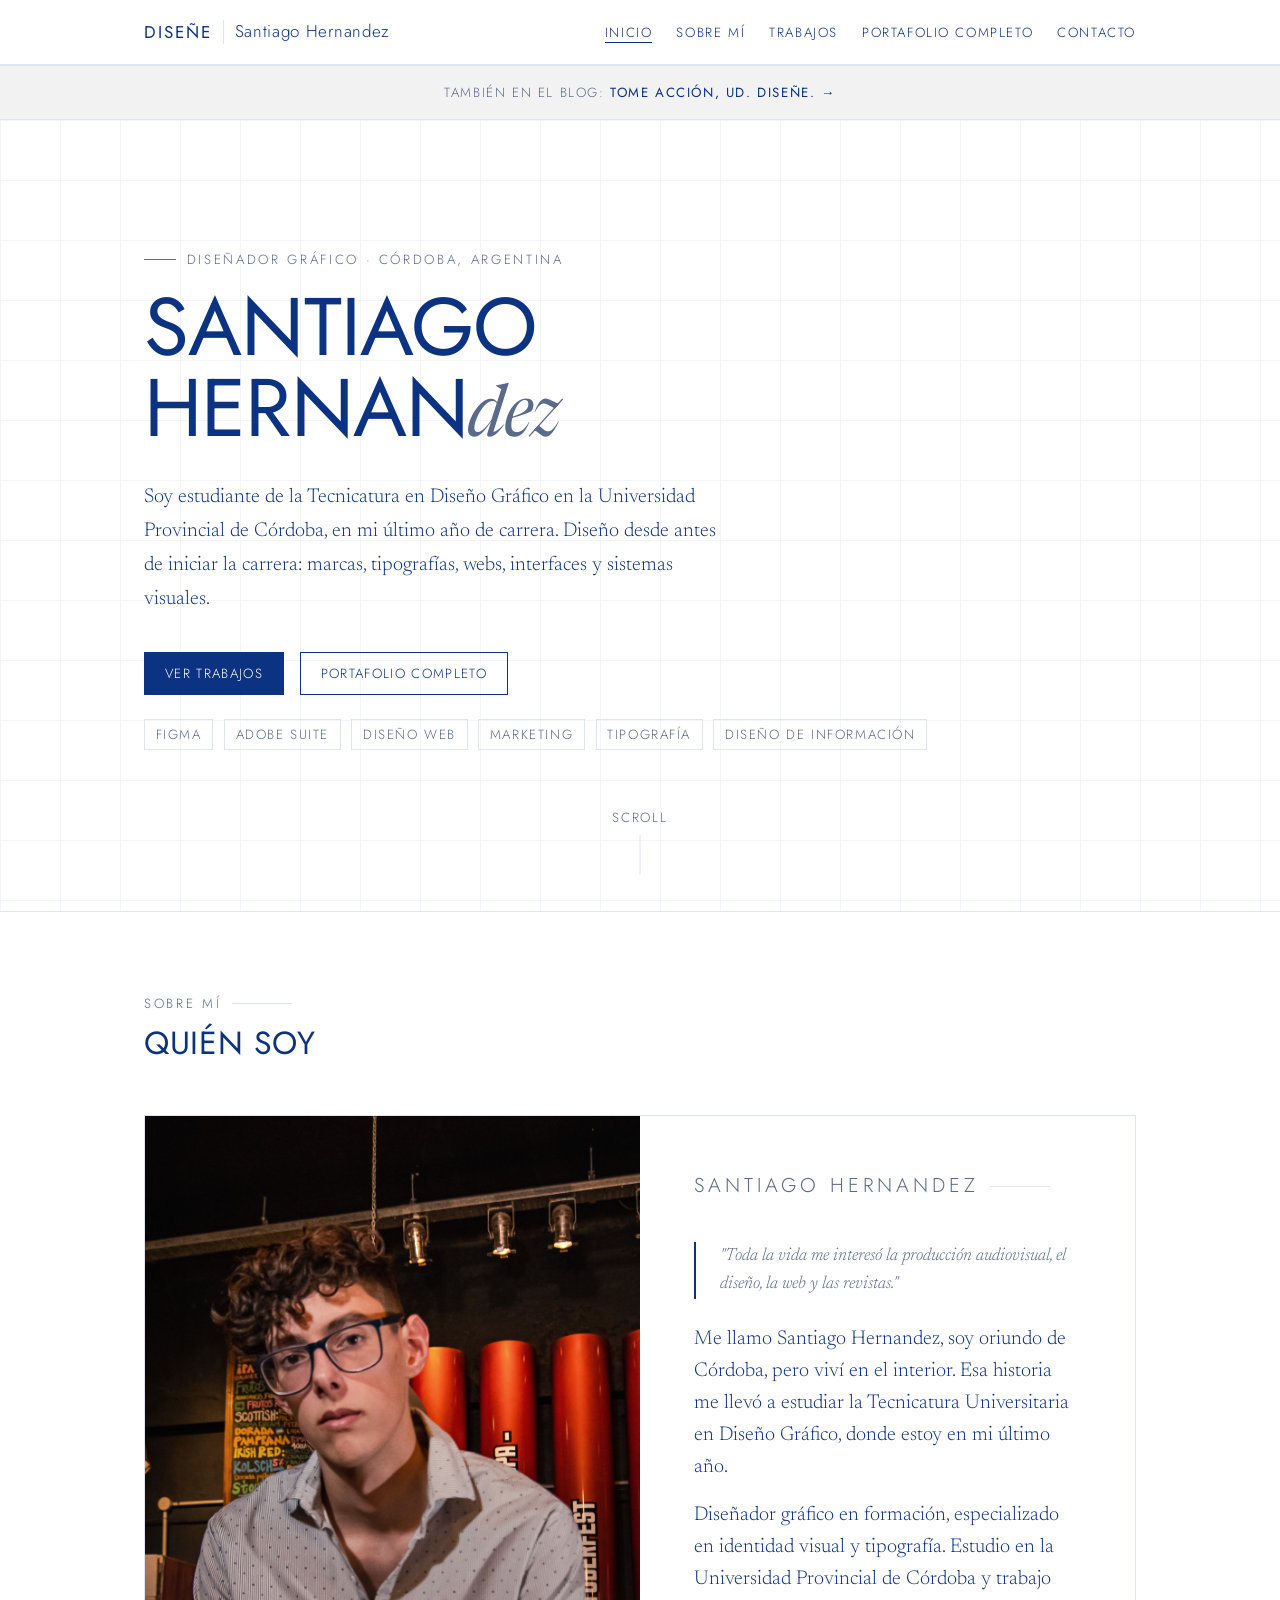
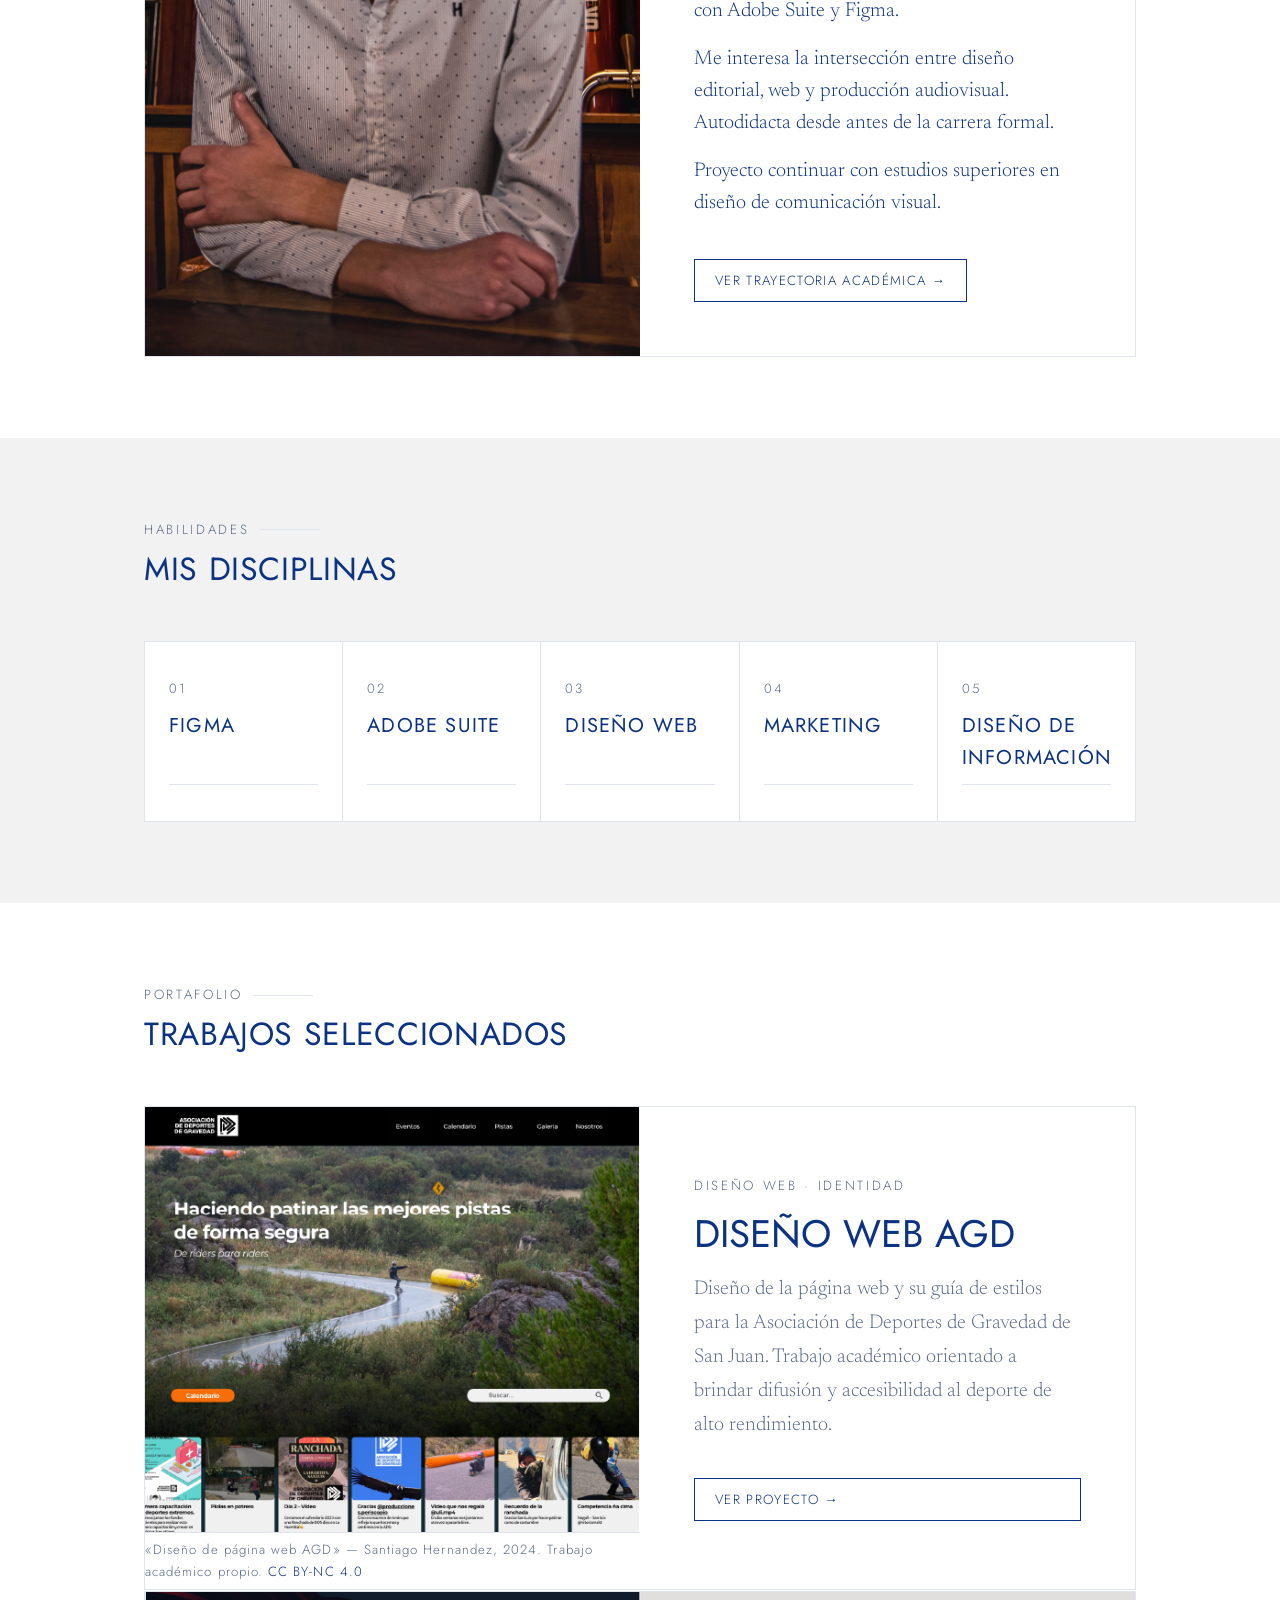
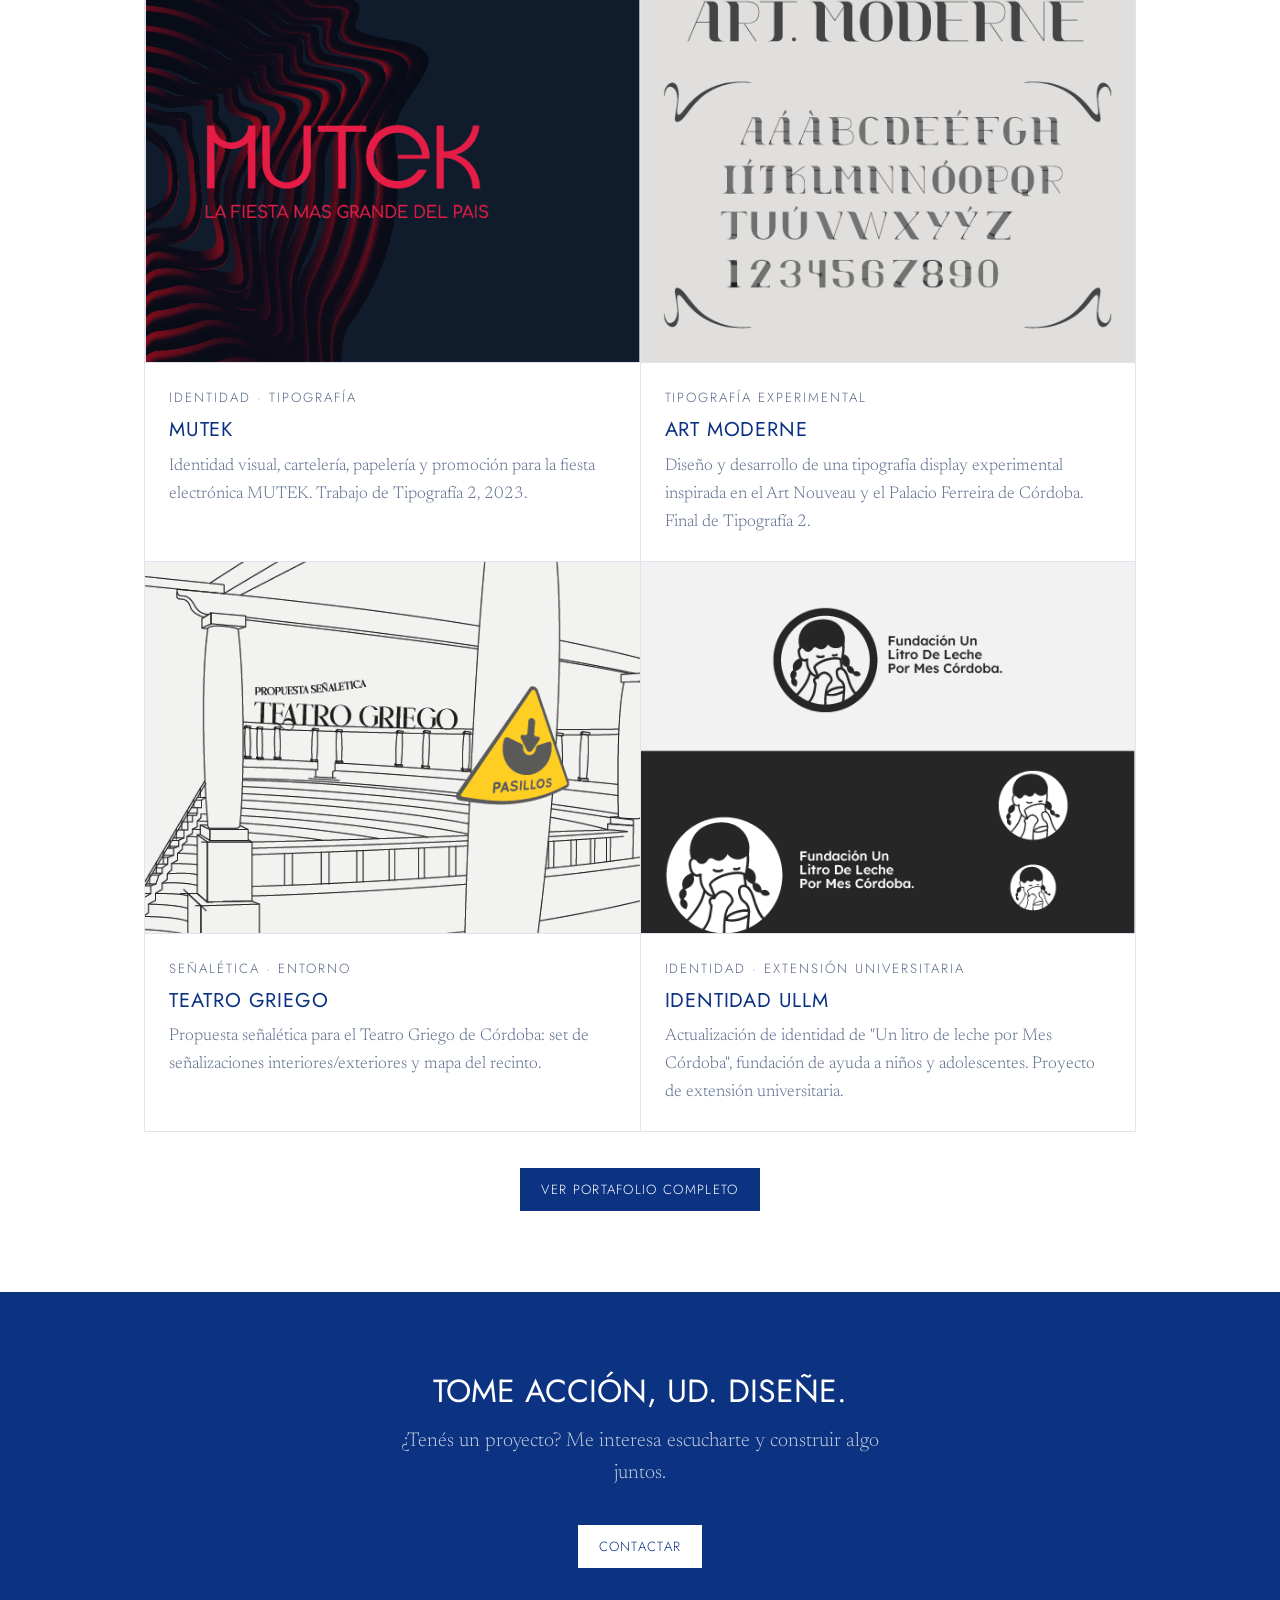
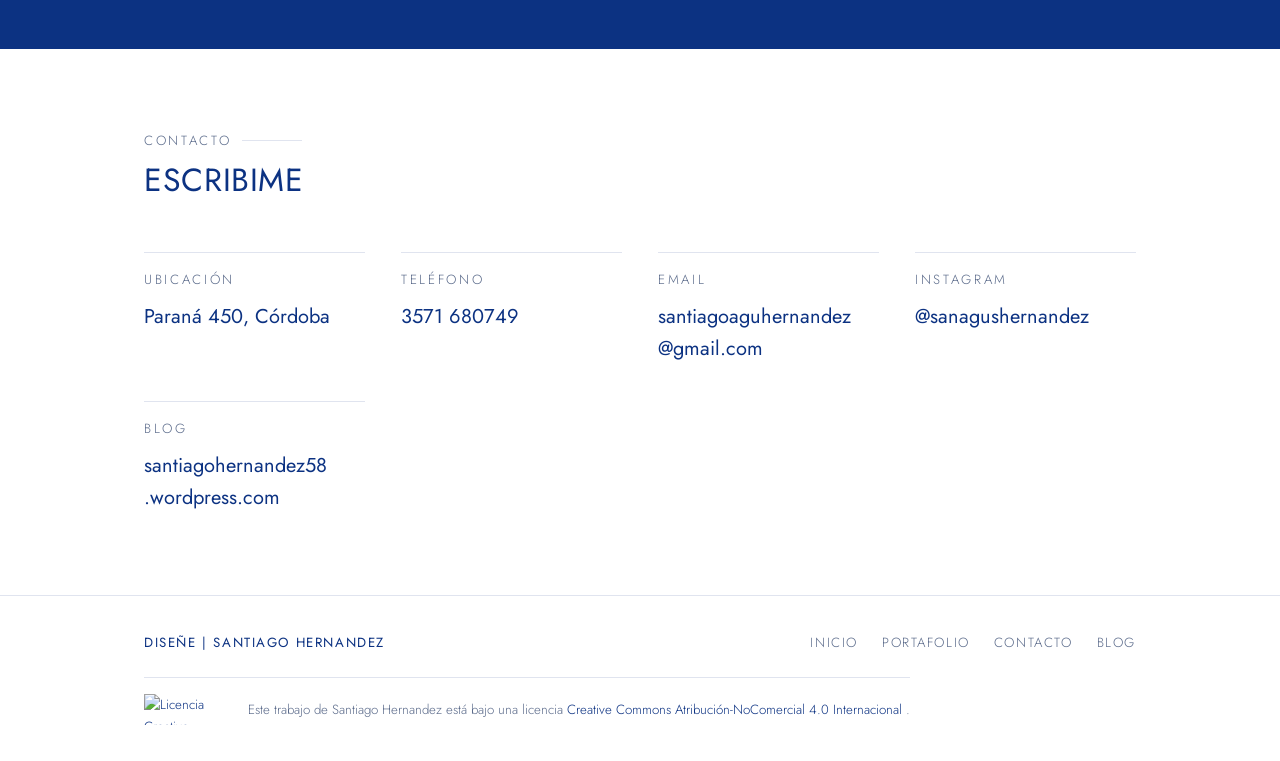
==== commit 05805db2: "Add line break before scroll indicator" ====
--- a/index.html
+++ b/index.html
@@ -154,7 +154,7 @@
           <span class="tag">Diseño de información</span>
         </div>
       </div>
-
+      <br>
       <div class="scroll-indicator" aria-hidden="true">Scroll</div>
     </section>
 
